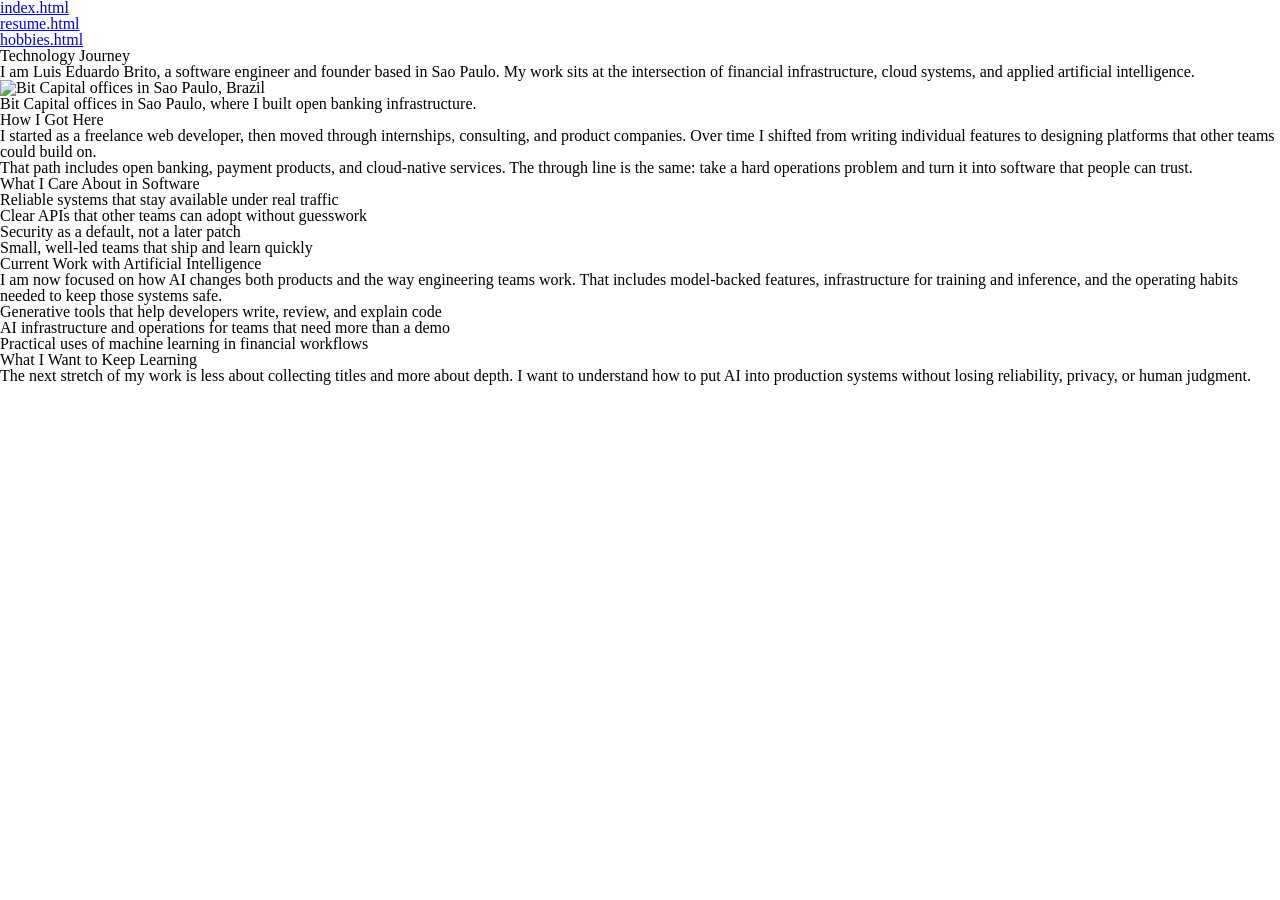
==== index.html @ 111ba2f8 "feat: link reset and screen stylesheets" ====
<!DOCTYPE html>
<html lang="en">
  <head>
    <meta charset="utf-8">
    <meta name="robots" content="noindex, nofollow, noarchive">
    <title>Technology Journey | Luis Eduardo Brito</title>
    <link rel="stylesheet" href="css/reset.css">
    <link rel="stylesheet" href="css/screen.css">
  </head>
  <body class="page-index">
    <header>
      <nav aria-label="Site pages">
        <ul>
          <li>
            <a href="index.html" aria-current="page">index.html</a>
          </li>
          <li>
            <a href="resume.html">resume.html</a>
          </li>
          <li>
            <a href="hobbies.html">hobbies.html</a>
          </li>
        </ul>
      </nav>
    </header>
    <main>
      <article>
        <h1>Technology Journey</h1>
        <p>I am Luis Eduardo Brito, a software engineer and founder based in Sao Paulo. My work sits at the intersection of financial infrastructure, cloud systems, and applied artificial intelligence.</p>
        <figure>
          <img src="media/images/bitcapital.jpg" alt="Bit Capital offices in Sao Paulo, Brazil">
          <figcaption>Bit Capital offices in Sao Paulo, where I built open banking infrastructure.</figcaption>
        </figure>
        <section>
          <h2>How I Got Here</h2>
          <p>I started as a freelance web developer, then moved through internships, consulting, and product companies. Over time I shifted from writing individual features to designing platforms that other teams could build on.</p>
          <p>That path includes open banking, payment products, and cloud-native services. The through line is the same: take a hard operations problem and turn it into software that people can trust.</p>
        </section>
        <section>
          <h2>What I Care About in Software</h2>
          <ul>
            <li>Reliable systems that stay available under real traffic</li>
            <li>Clear APIs that other teams can adopt without guesswork</li>
            <li>Security as a default, not a later patch</li>
            <li>Small, well-led teams that ship and learn quickly</li>
          </ul>
        </section>
        <section>
          <h2>Current Work with Artificial Intelligence</h2>
          <p>I am now focused on how AI changes both products and the way engineering teams work. That includes model-backed features, infrastructure for training and inference, and the operating habits needed to keep those systems safe.</p>
          <ol>
            <li>Generative tools that help developers write, review, and explain code</li>
            <li>AI infrastructure and operations for teams that need more than a demo</li>
            <li>Practical uses of machine learning in financial workflows</li>
          </ol>
        </section>
        <section>
          <h2>What I Want to Keep Learning</h2>
          <p>The next stretch of my work is less about collecting titles and more about depth. I want to understand how to put AI into production systems without losing reliability, privacy, or human judgment.</p>
        </section>
      </article>
    </main>
  </body>
</html>
---- css/screen.css ----
/* Original site styles for Project 2 */
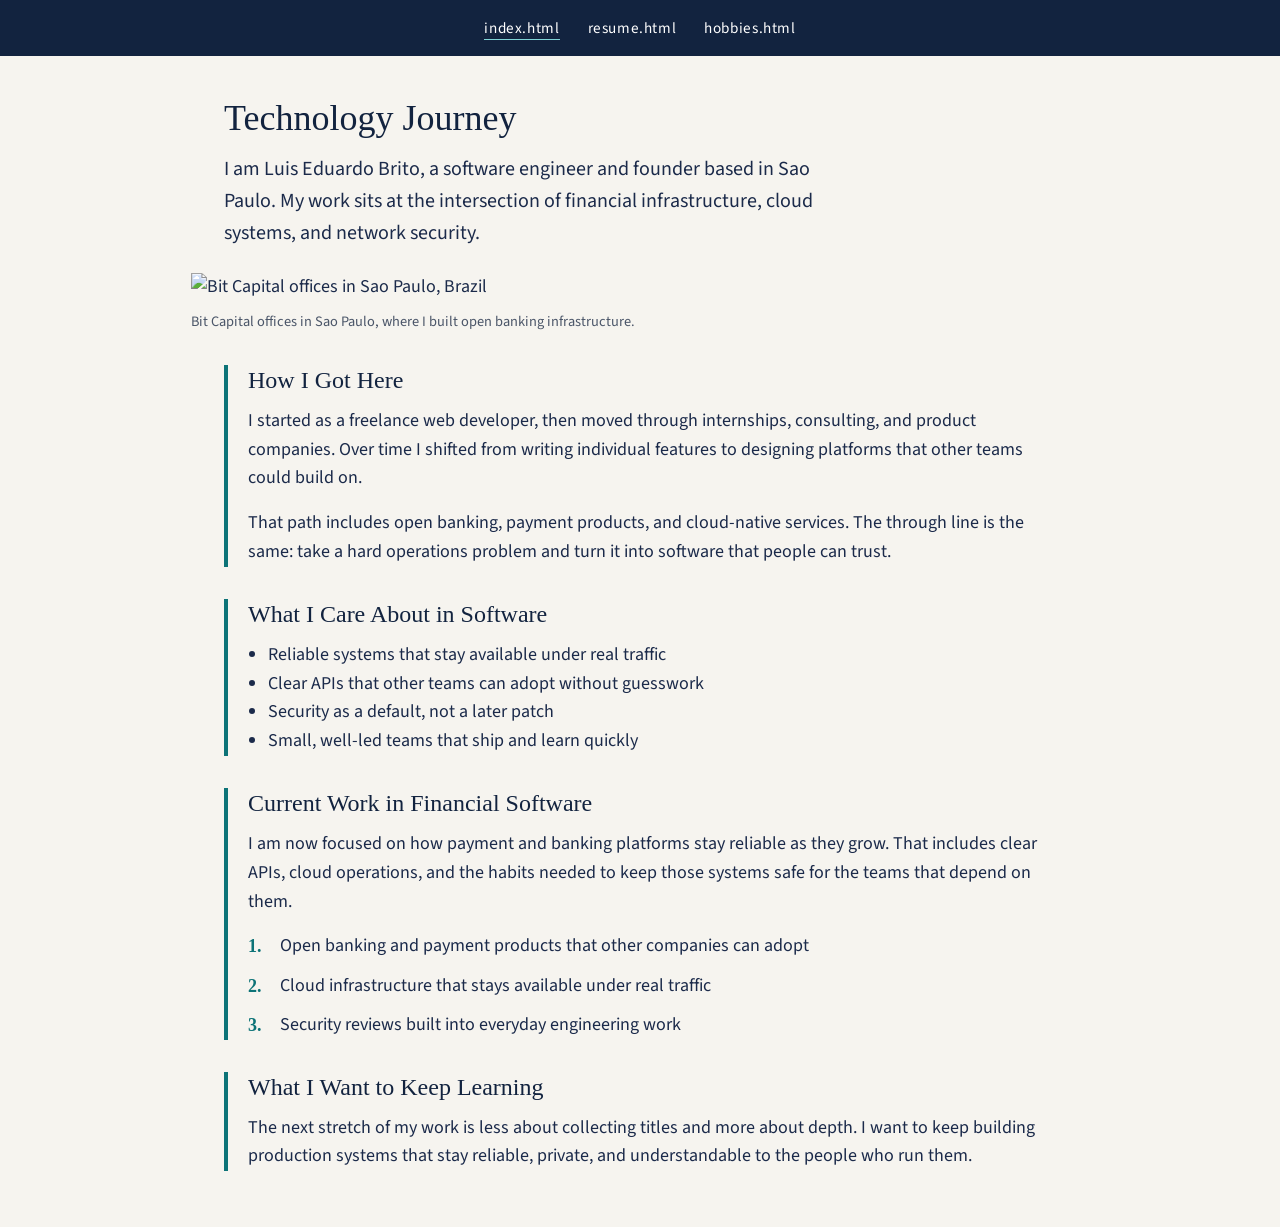
==== commit 5d06ddbc: "fix: minor text fixes and css" ====
--- a/index.html
+++ b/index.html
@@ -2,6 +2,7 @@
 <html lang="en">
   <head>
     <meta charset="utf-8">
+    <meta name="viewport" content="width=device-width, initial-scale=1">
     <meta name="robots" content="noindex, nofollow, noarchive">
     <title>Technology Journey | Luis Eduardo Brito</title>
     <link rel="stylesheet" href="css/reset.css">
@@ -26,7 +27,7 @@
     <main>
       <article>
         <h1>Technology Journey</h1>
-        <p>I am Luis Eduardo Brito, a software engineer and founder based in Sao Paulo. My work sits at the intersection of financial infrastructure, cloud systems, and applied artificial intelligence.</p>
+        <p>I am Luis Eduardo Brito, a software engineer and founder based in Sao Paulo. My work sits at the intersection of financial infrastructure, cloud systems, and network security.</p>
         <figure>
           <img src="media/images/bitcapital.jpg" alt="Bit Capital offices in Sao Paulo, Brazil">
           <figcaption>Bit Capital offices in Sao Paulo, where I built open banking infrastructure.</figcaption>
@@ -46,17 +47,17 @@
           </ul>
         </section>
         <section>
-          <h2>Current Work with Artificial Intelligence</h2>
-          <p>I am now focused on how AI changes both products and the way engineering teams work. That includes model-backed features, infrastructure for training and inference, and the operating habits needed to keep those systems safe.</p>
+          <h2>Current Work in Financial Software</h2>
+          <p>I am now focused on how payment and banking platforms stay reliable as they grow. That includes clear APIs, cloud operations, and the habits needed to keep those systems safe for the teams that depend on them.</p>
           <ol>
-            <li>Generative tools that help developers write, review, and explain code</li>
-            <li>AI infrastructure and operations for teams that need more than a demo</li>
-            <li>Practical uses of machine learning in financial workflows</li>
+            <li>Open banking and payment products that other companies can adopt</li>
+            <li>Cloud infrastructure that stays available under real traffic</li>
+            <li>Security reviews built into everyday engineering work</li>
           </ol>
         </section>
         <section>
           <h2>What I Want to Keep Learning</h2>
-          <p>The next stretch of my work is less about collecting titles and more about depth. I want to understand how to put AI into production systems without losing reliability, privacy, or human judgment.</p>
+          <p>The next stretch of my work is less about collecting titles and more about depth. I want to keep building production systems that stay reliable, private, and understandable to the people who run them.</p>
         </section>
       </article>
     </main>
--- a/css/screen.css
+++ b/css/screen.css
@@ -1 +1,289 @@
+@import url("https://fonts.googleapis.com/css2?family=Source+Sans+3:ital,wght@0,400;0,600;0,700;1,400&display=swap");
+
 /* Original site styles for Project 2 */
+
+body {
+  background-color: #f6f4ef;
+  color: #1b2a4a;
+  font-family: "Source Sans 3", "Helvetica Neue", Arial, sans-serif;
+  font-size: 1.125rem;
+  line-height: 1.6;
+}
+
+h1,
+h2,
+h3 {
+  color: #12233f;
+  font-family: Georgia, "Times New Roman", serif;
+  font-weight: 400;
+  line-height: 1.25;
+  margin: 0 0 0.75rem;
+}
+
+h1 {
+  font-size: 2.25rem;
+}
+
+h2 {
+  font-size: 1.5rem;
+}
+
+h3 {
+  font-size: 1.2rem;
+}
+
+a {
+  color: #0d7377;
+}
+
+a:hover,
+a:focus {
+  color: #095c5f;
+}
+
+body > header {
+  background-color: #12233f;
+  color: #ffffff;
+  padding: 0.85rem 1.25rem;
+}
+
+body > header nav ul {
+  display: flex;
+  flex-wrap: wrap;
+  justify-content: center;
+  list-style: none;
+  gap: 0.5rem 1.75rem;
+}
+
+body > header nav a,
+body > header nav a:visited {
+  color: #ffffff;
+  font-size: 0.95rem;
+  letter-spacing: 0.04em;
+  text-decoration: none;
+}
+
+body > header nav a:hover,
+body > header nav a:focus {
+  color: #7fd3d6;
+}
+
+body > header nav a[aria-current="page"] {
+  border-bottom: 0.12rem solid #7fd3d6;
+  color: #ffffff;
+}
+
+main {
+  padding: 2rem 6%;
+}
+
+p {
+  margin: 0 0 1rem;
+}
+
+main ul,
+main ol {
+  margin: 0 0 1.25rem 1.25rem;
+}
+
+main ul {
+  list-style: disc;
+}
+
+main ol {
+  list-style: decimal;
+}
+
+img {
+  display: block;
+  height: auto;
+  max-width: 100%;
+}
+
+figure {
+  margin: 0 0 1.5rem;
+}
+
+figcaption {
+  color: #4a5568;
+  font-size: 0.9rem;
+  margin-top: 0.5rem;
+}
+
+audio {
+  display: block;
+  max-width: 100%;
+  width: 100%;
+}
+
+.page-index main {
+  box-sizing: border-box;
+  margin: 0 auto;
+  max-width: 52rem;
+  padding: 2.5rem 0;
+  width: 88%;
+}
+
+.page-index article > p:first-of-type {
+  font-size: 1.25rem;
+  max-width: 40rem;
+}
+
+.page-index section {
+  border-left: 0.25rem solid #0d7377;
+  margin: 2rem 0 0;
+  padding-left: 1.25rem;
+}
+
+.page-index figure {
+  margin: 1.5rem -4%;
+}
+
+.page-index ol {
+  list-style: none;
+  margin-left: 0;
+}
+
+.page-index ol li {
+  margin: 0 0 0.65rem;
+  padding-left: 2rem;
+  position: relative;
+}
+
+.page-index ol li::before {
+  color: #0d7377;
+  content: counter(list-item) ".";
+  font-family: Georgia, "Times New Roman", serif;
+  font-weight: 700;
+  left: 0;
+  position: absolute;
+}
+
+.page-resume main {
+  margin: 2rem auto;
+  padding: 0;
+  width: 960px;
+}
+
+.page-resume main > article {
+  background-color: #ffffff;
+  box-shadow: 0 0.5rem 1.5rem rgba(18, 35, 63, 0.08);
+  padding: 2.5rem 3rem;
+}
+
+.page-resume {
+  font-size: 1rem;
+}
+
+.page-resume main > article > header {
+  margin-bottom: 1.75rem;
+}
+
+.page-resume main > article > header figure {
+  width: 12rem;
+}
+
+.page-resume section {
+  margin-bottom: 1.5rem;
+}
+
+.page-resume section article {
+  border-top: 0.06rem solid #d7d2c8;
+  margin-top: 1rem;
+  padding-top: 1rem;
+}
+
+.page-resume time {
+  color: #4a5568;
+  font-size: 0.9rem;
+}
+
+.page-hobbies main {
+  box-sizing: border-box;
+  margin: 0 auto;
+  max-width: 70rem;
+  padding: 2.5rem 0;
+  width: 92%;
+}
+
+.page-hobbies article > p:first-of-type {
+  max-width: 46rem;
+}
+
+.page-hobbies section:first-of-type {
+  background-color: #e8eef2;
+  margin: 2rem 0;
+  padding: 1.75rem 6%;
+}
+
+.page-hobbies figure img {
+  width: 100%;
+}
+
+.page-hobbies ol {
+  list-style: none;
+  margin-left: 0;
+}
+
+.page-hobbies ol li {
+  background-color: #ffffff;
+  margin: 0 0 0.75rem;
+  padding: 0.75rem 1rem 0.75rem 2.75rem;
+  position: relative;
+}
+
+.page-hobbies ol li::before {
+  color: #0d7377;
+  content: counter(list-item);
+  font-family: Georgia, "Times New Roman", serif;
+  font-size: 1.1rem;
+  left: 0.85rem;
+  position: absolute;
+  top: 0.7rem;
+}
+
+.page-hobbies figcaption {
+  color: #6b4f3a;
+}
+
+@media screen and (max-width: 62em) {
+  h1 {
+    font-size: 1.85rem;
+  }
+
+  .page-index figure {
+    margin-left: 0;
+    margin-right: 0;
+  }
+
+  .page-resume main {
+    width: 94%;
+  }
+
+  .page-resume main > article {
+    padding: 1.75rem 1.5rem;
+  }
+}
+
+@media screen and (max-width: 40em) {
+  body {
+    font-size: 1rem;
+  }
+
+  body > header nav ul {
+    gap: 0.65rem 1.1rem;
+  }
+
+  .page-index main,
+  .page-hobbies main {
+    width: 90%;
+  }
+
+  .page-resume main > article > header figure {
+    width: 8.5rem;
+  }
+
+  .page-hobbies section:first-of-type {
+    padding: 1.25rem 5%;
+  }
+}
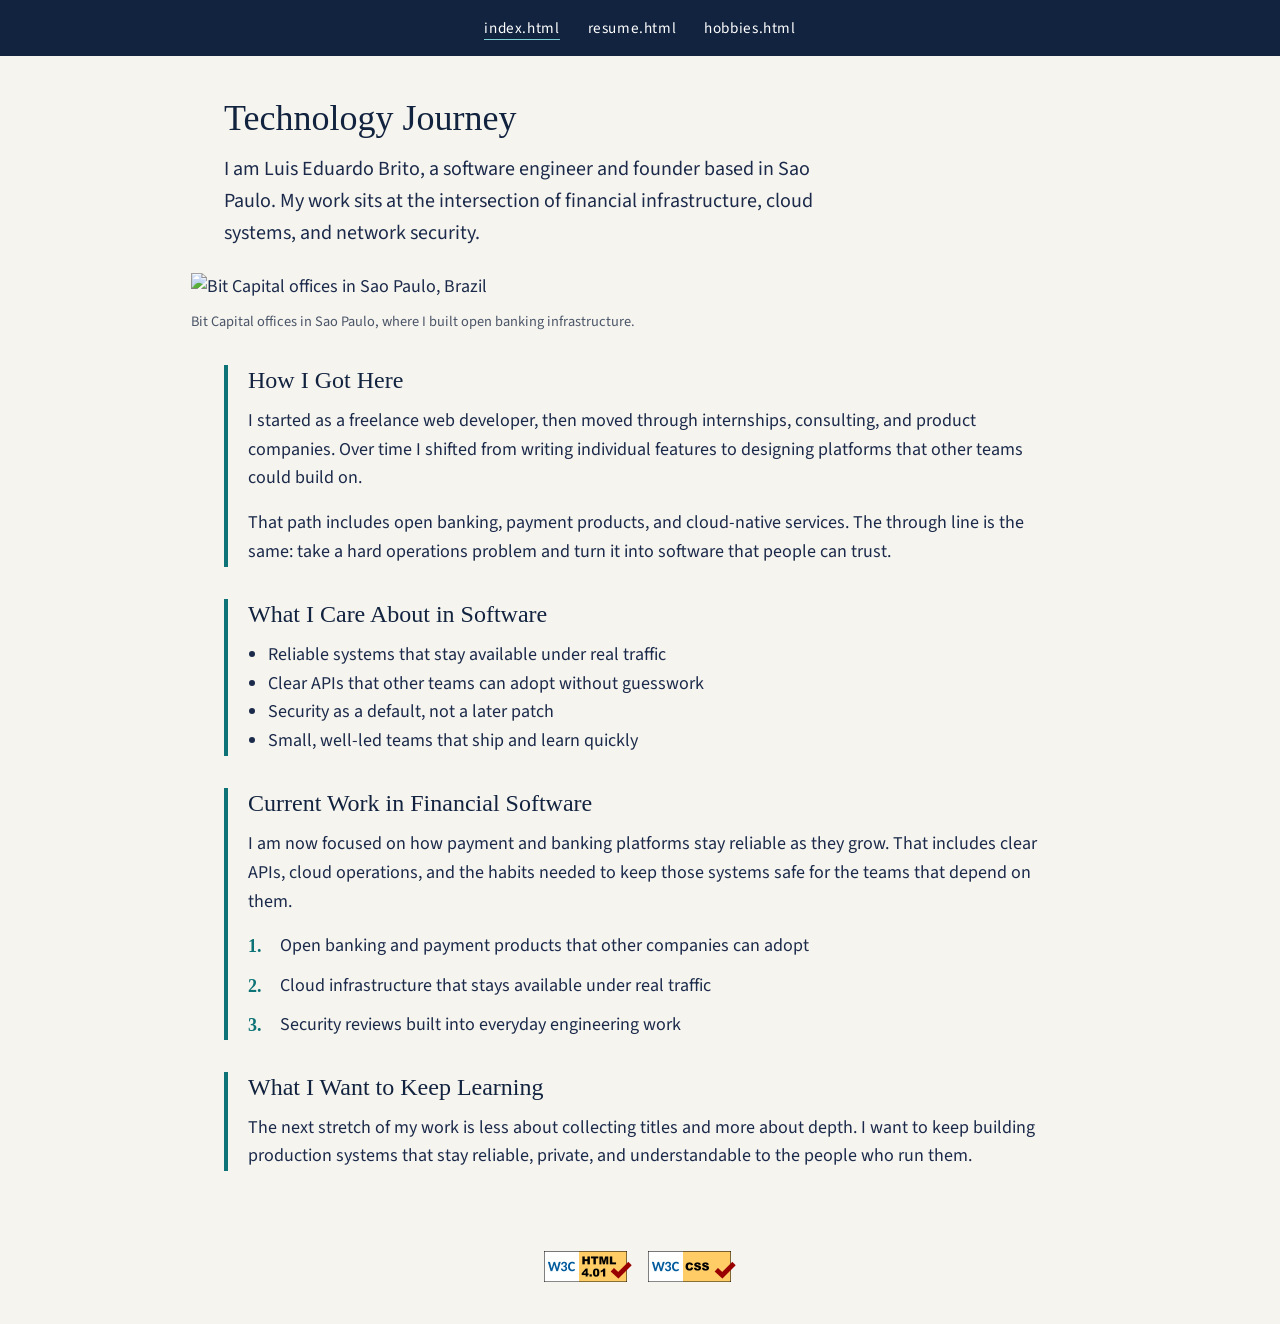
==== commit f3698ff4: "feat: use matching W3C HTML and CSS badges" ====
--- a/index.html
+++ b/index.html
@@ -61,5 +61,15 @@
         </section>
       </article>
     </main>
+    <footer>
+      <p>
+        <a href="https://validator.w3.org/nu/?doc=referer">
+          <img class="valid-badge" src="media/images/valid-html.png" alt="Valid HTML!">
+        </a>
+        <a href="https://jigsaw.w3.org/css-validator/check/referer">
+          <img class="valid-badge" src="media/images/valid-css.png" alt="Valid CSS!">
+        </a>
+      </p>
+    </footer>
   </body>
 </html>
--- a/css/screen.css
+++ b/css/screen.css
@@ -116,6 +116,32 @@
   width: 100%;
 }
 
+footer {
+  padding: 1.5rem 6% 2rem;
+  text-align: center;
+}
+
+footer p {
+  margin: 0;
+}
+
+footer a {
+  display: inline-block;
+  margin: 0 0.4rem;
+}
+
+footer img {
+  border: 0;
+  display: inline-block;
+  height: auto;
+  width: auto;
+}
+
+footer .valid-badge {
+  height: 31px;
+  width: 88px;
+}
+
 .page-index main {
   box-sizing: border-box;
   margin: 0 auto;
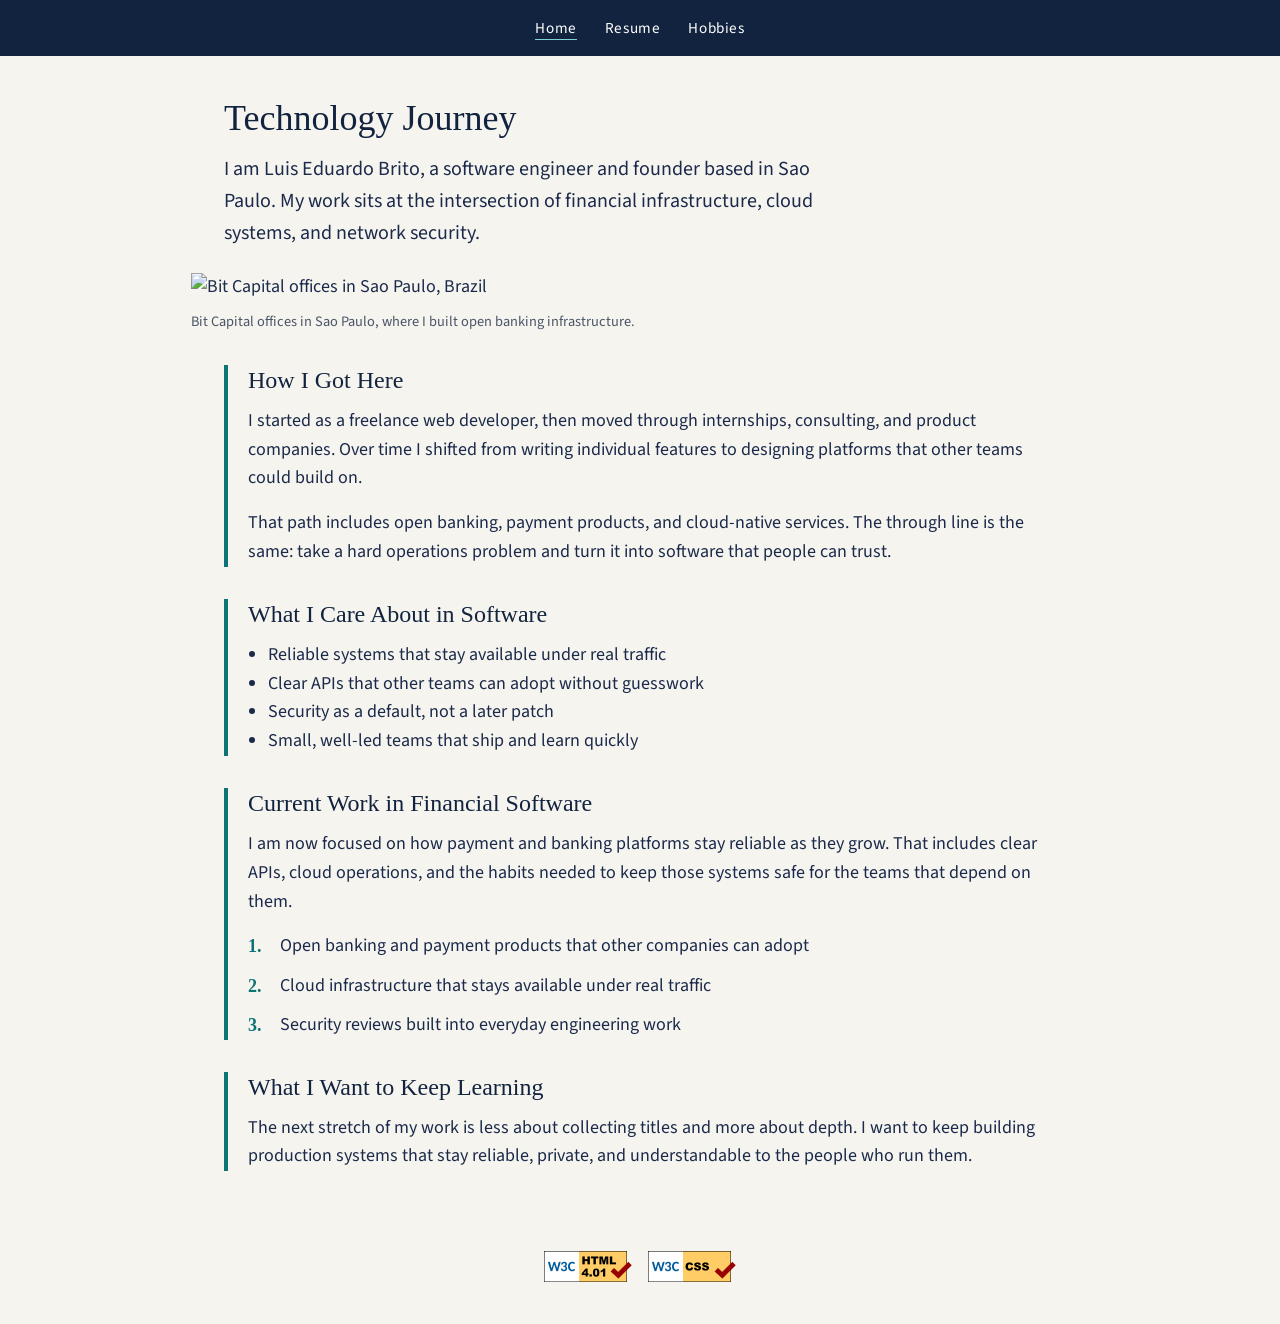
==== commit 9b863ab7: "fix: remove file extensions from navigation labels" ====
--- a/index.html
+++ b/index.html
@@ -13,13 +13,13 @@
       <nav aria-label="Site pages">
         <ul>
           <li>
-            <a href="index.html" aria-current="page">index.html</a>
+            <a href="index.html" aria-current="page">Home</a>
           </li>
           <li>
-            <a href="resume.html">resume.html</a>
+            <a href="resume.html">Resume</a>
           </li>
           <li>
-            <a href="hobbies.html">hobbies.html</a>
+            <a href="hobbies.html">Hobbies</a>
           </li>
         </ul>
       </nav>
